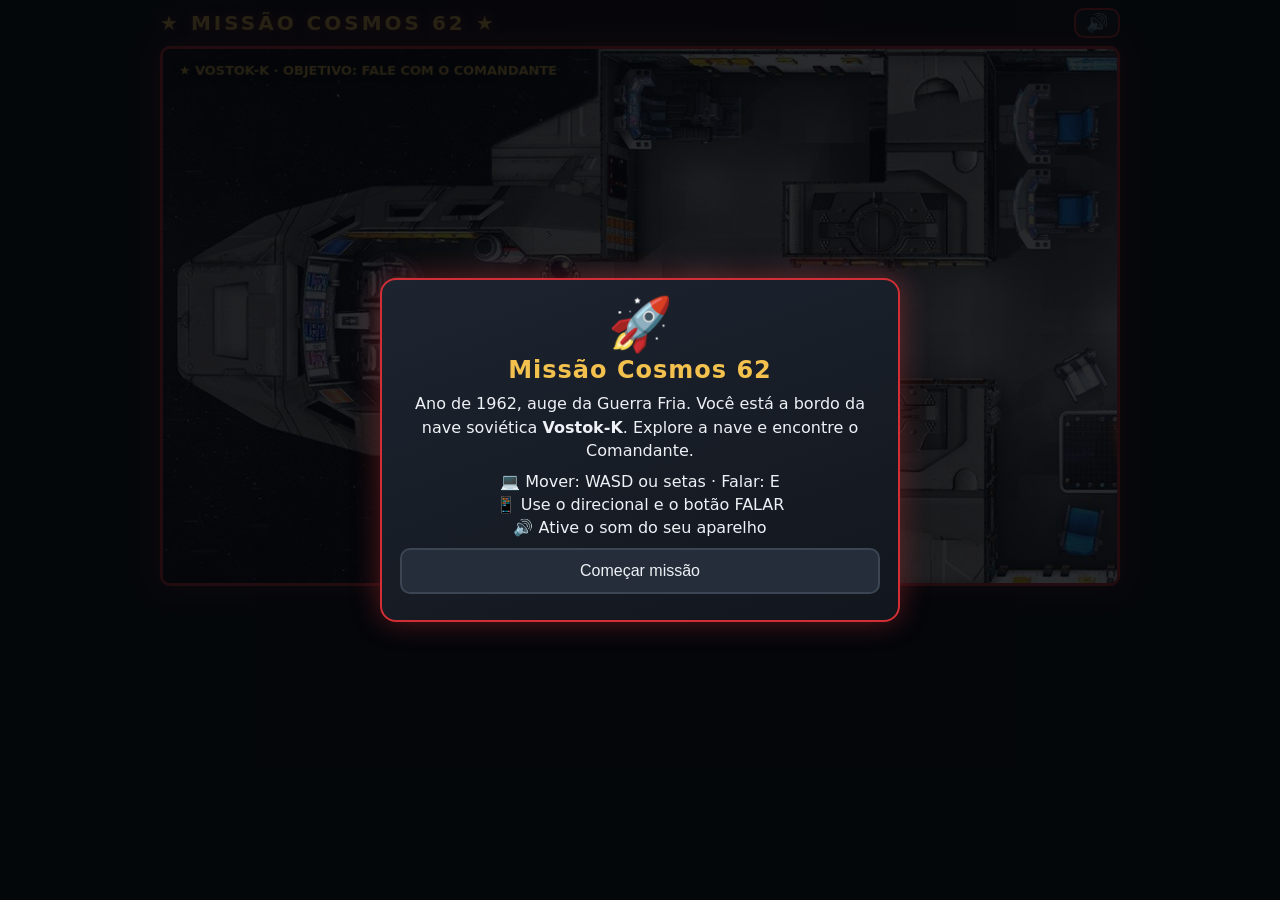
==== index.html @ 1ddfdf7e "a" ====
<!DOCTYPE html>
<html lang="pt-BR">
<head>
<meta charset="utf-8">
<meta name="viewport" content="width=device-width, initial-scale=1, viewport-fit=cover">
<title>Missão Cosmos 62</title>
<link rel="stylesheet" href="style.css">
</head>
<body>
<header><h1>★ Missão Cosmos 62 ★</h1><button id="mute" title="Som">🔊</button></header>
<canvas id="c" width="960" height="540"></canvas>
<div id="pad">
  <div class="dp">
    <span></span><button data-d="up">▲</button><span></span>
    <button data-d="left">◀</button><span></span><button data-d="right">▶</button>
    <span></span><button data-d="down">▼</button><span></span>
  </div>
  <button id="act">FALAR</button>
</div>
<div id="bp"></div>
<div id="ov"></div>
<script src="game.js"></script>
</body>
</html>
---- style.css ----
:root{color-scheme:dark;--bg:#080b10;--panel:#161b24;--red:#d12f35;--gold:#f2c14e;--txt:#eef1f5;--ok:#1f8a4c;--bad:#a82a2a;padding-top:env(safe-area-inset-top,0px);padding-bottom:env(safe-area-inset-bottom,0px)}
*{box-sizing:border-box}
html,body{margin:0;min-height:100%;background:radial-gradient(circle at 50% 0,#1a0d12,var(--bg) 60%);color:var(--txt);font-family:system-ui,-apple-system,"Segoe UI",Roboto,sans-serif}
body{display:flex;flex-direction:column;align-items:center;gap:8px;padding:8px;-webkit-user-select:none;user-select:none}
header{width:100%;max-width:960px;display:flex;justify-content:space-between;align-items:center}
h1{margin:0;font-size:clamp(14px,3.2vw,20px);letter-spacing:3px;color:var(--gold);text-transform:uppercase;text-shadow:0 0 12px rgba(209,47,53,.8)}
#mute{background:var(--panel);color:var(--txt);border:2px solid var(--red);border-radius:10px;font-size:18px;padding:2px 10px;cursor:pointer}
#c{width:100%;max-width:960px;height:auto;aspect-ratio:16/9;border:3px solid var(--red);border-radius:10px;background:#000;box-shadow:0 0 24px rgba(209,47,53,.45);touch-action:none}
#pad{display:none;width:100%;max-width:960px;justify-content:space-between;align-items:center;padding:4px 12px}
@media (hover:none),(pointer:coarse){#pad{display:flex}}
#pad.off{display:none!important}
.dp{display:grid;grid-template-columns:repeat(3,56px);grid-template-rows:repeat(3,56px);gap:4px}
.dp button,#act{touch-action:none;background:var(--panel);color:var(--txt);border:2px solid var(--red);border-radius:12px;font-size:22px}
#act{width:96px;height:96px;border-radius:50%;background:radial-gradient(circle,#e8444a,#8e1a1f);font-size:16px;font-weight:700}
.dp button:active,#act:active{filter:brightness(1.5)}
#ov{display:none;position:fixed;inset:0;background:rgba(4,6,10,.85);align-items:center;justify-content:center;padding:16px;overflow:auto;z-index:10}
#bp{display:none;width:100%;max-width:960px}
.card{background:linear-gradient(160deg,#1d2430,#12161d);border:2px solid var(--red);border-radius:16px;padding:18px;max-width:520px;width:100%;text-align:center;margin:0 auto;box-shadow:0 0 28px rgba(209,47,53,.4);animation:pop .3s ease-out}
.card h2{margin:6px 0;color:var(--gold);letter-spacing:1px}
.card p{line-height:1.45;margin:8px 0}
.q{font-weight:600}
.foe{font-size:52px;line-height:1}
.sc{font-size:14px;opacity:.9;margin-bottom:6px}
.o{display:block;width:100%;margin:8px 0;padding:12px;font-size:16px;color:var(--txt);background:#252d3a;border:2px solid #3b4553;border-radius:10px;cursor:pointer;transition:transform .12s,border-color .12s}
.o:hover:not(:disabled){border-color:var(--gold);transform:translateY(-2px)}
.o.ok{background:var(--ok);border-color:#5fd18c;animation:pulse .5s 2}
.o.bad{background:var(--bad);border-color:#ff7b7b;animation:shk .4s}
.av{height:110px;width:auto;filter:drop-shadow(0 0 12px rgba(120,255,140,.55));animation:flt 2.4s ease-in-out infinite}
@keyframes flt{50%{transform:translateY(-6px)}}
.fb{margin:8px 0;font-size:14px}
@keyframes pop{from{transform:scale(.85);opacity:0}to{transform:none;opacity:1}}
@keyframes pulse{50%{transform:scale(1.04)}}
@keyframes shk{25%{transform:translateX(-8px)}75%{transform:translateX(8px)}}
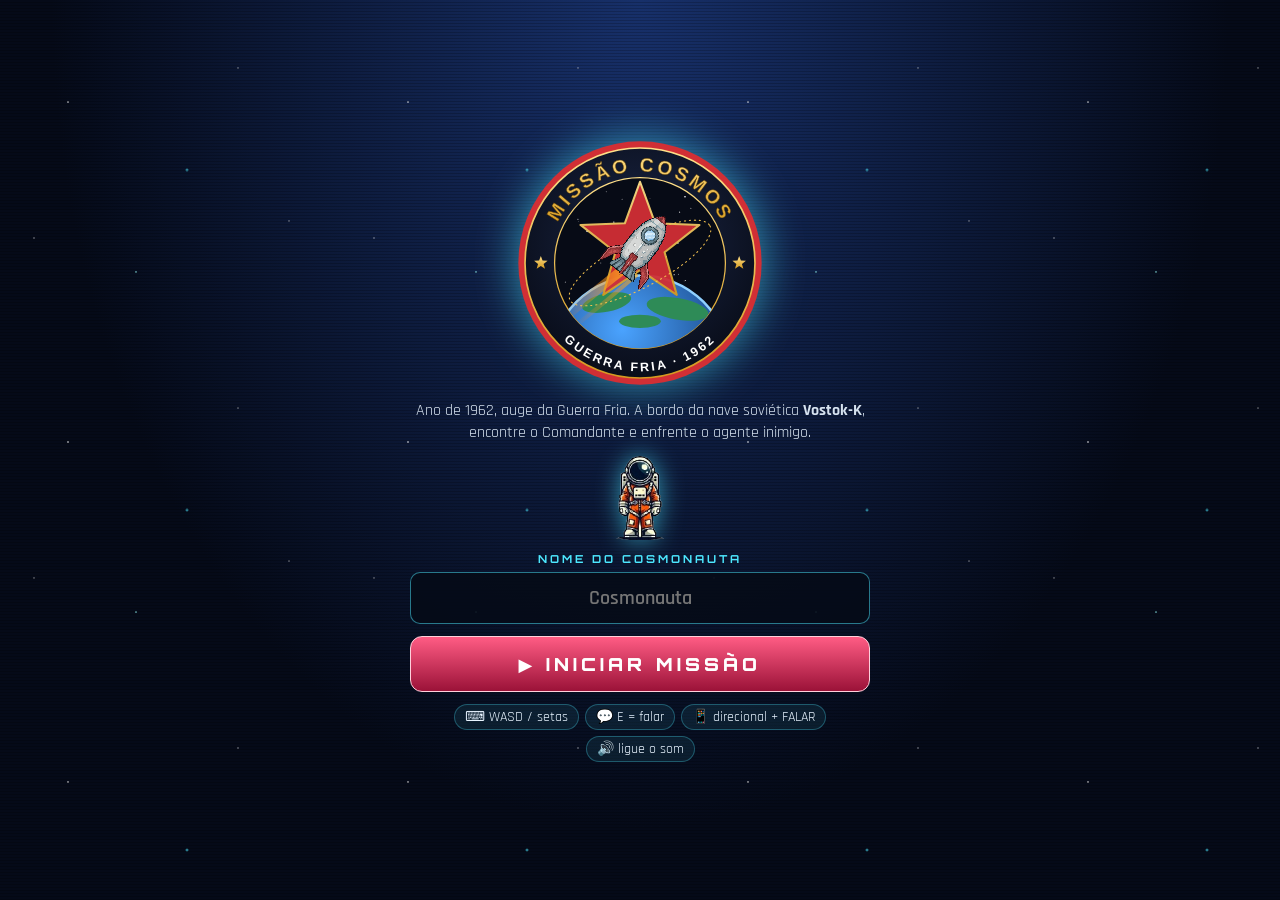
==== commit e6b88836: "c" ====
--- a/index.html
+++ b/index.html
@@ -4,11 +4,13 @@
 <meta charset="utf-8">
 <meta name="viewport" content="width=device-width, initial-scale=1, viewport-fit=cover">
 <title>Missão Cosmos 62</title>
+<link href="https://fonts.googleapis.com/css2?family=Orbitron:wght@500;700;900&family=Rajdhani:wght@500;600;700&display=swap" rel="stylesheet">
 <link rel="stylesheet" href="style.css">
 </head>
 <body>
-<header><h1>★ Missão Cosmos 62 ★</h1><button id="mute" title="Som">🔊</button></header>
-<canvas id="c" width="960" height="540"></canvas>
+<header><h1><img id="hl" alt="" style="height:34px;vertical-align:middle;margin-right:8px">Missão Cosmos 62</h1><button id="mute" title="Som">🔊</button></header>
+<div id="cw"><canvas id="c" width="960" height="540"></canvas></div>
+<div id="obj"><span class="oi">🎯</span><div><b>Objetivo da missão</b>Siga a seta até o Comandante Volkov e aceite a batalha. Acerte mais perguntas sobre a Guerra Fria do que o alienígena inimigo para levar a nave de volta à Terra!</div></div>
 <div id="pad">
   <div class="dp">
     <span></span><button data-d="up">▲</button><span></span>
--- a/style.css
+++ b/style.css
@@ -1,33 +1,64 @@
-:root{color-scheme:dark;--bg:#080b10;--panel:#161b24;--red:#d12f35;--gold:#f2c14e;--txt:#eef1f5;--ok:#1f8a4c;--bad:#a82a2a;padding-top:env(safe-area-inset-top,0px);padding-bottom:env(safe-area-inset-bottom,0px)}
+:root{color-scheme:dark;--bg:#040812;--cy:#4de8ff;--gold:#4de8ff;--red:#ff3b6b;--txt:#e8f4ff;--ok:#12a36f;--bad:#c42b52;--ff:Orbitron,"Segoe UI",system-ui,sans-serif;padding-top:env(safe-area-inset-top,0px);padding-bottom:env(safe-area-inset-bottom,0px)}
 *{box-sizing:border-box}
-html,body{margin:0;min-height:100%;background:radial-gradient(circle at 50% 0,#1a0d12,var(--bg) 60%);color:var(--txt);font-family:system-ui,-apple-system,"Segoe UI",Roboto,sans-serif}
+html,body{margin:0;min-height:100%;background:radial-gradient(ellipse at 50% -10%,#14264a,var(--bg) 62%);color:var(--txt);font-family:Rajdhani,"Segoe UI",system-ui,sans-serif;font-size:17px}
 body{display:flex;flex-direction:column;align-items:center;gap:8px;padding:8px;-webkit-user-select:none;user-select:none}
 header{width:100%;max-width:960px;display:flex;justify-content:space-between;align-items:center}
-h1{margin:0;font-size:clamp(14px,3.2vw,20px);letter-spacing:3px;color:var(--gold);text-transform:uppercase;text-shadow:0 0 12px rgba(209,47,53,.8)}
-#mute{background:var(--panel);color:var(--txt);border:2px solid var(--red);border-radius:10px;font-size:18px;padding:2px 10px;cursor:pointer}
-#c{width:100%;max-width:960px;height:auto;aspect-ratio:16/9;border:3px solid var(--red);border-radius:10px;background:#000;box-shadow:0 0 24px rgba(209,47,53,.45);touch-action:none}
+h1{margin:0;font:900 clamp(13px,3vw,19px) var(--ff);letter-spacing:3px;color:var(--cy);text-transform:uppercase;text-shadow:0 0 14px rgba(77,232,255,.85)}
+#mute{background:rgba(10,20,38,.8);color:var(--txt);border:1px solid var(--cy);border-radius:8px;font-size:18px;padding:2px 10px;cursor:pointer;box-shadow:0 0 12px rgba(77,232,255,.35)}
+#cw{position:relative;width:100%;max-width:960px}
+#cw::after{content:"";position:absolute;inset:0;border-radius:10px;pointer-events:none;background:repeating-linear-gradient(0deg,rgba(0,0,0,.16) 0 1px,transparent 1px 3px)}
+#c{display:block;width:100%;height:auto;aspect-ratio:16/9;border:2px solid var(--cy);border-radius:10px;background:#000;box-shadow:0 0 26px rgba(77,232,255,.4),inset 0 0 30px rgba(77,232,255,.15);touch-action:none}
 #pad{display:none;width:100%;max-width:960px;justify-content:space-between;align-items:center;padding:4px 12px}
 @media (hover:none),(pointer:coarse){#pad{display:flex}}
 #pad.off{display:none!important}
 .dp{display:grid;grid-template-columns:repeat(3,56px);grid-template-rows:repeat(3,56px);gap:4px}
-.dp button,#act{touch-action:none;background:var(--panel);color:var(--txt);border:2px solid var(--red);border-radius:12px;font-size:22px}
-#act{width:96px;height:96px;border-radius:50%;background:radial-gradient(circle,#e8444a,#8e1a1f);font-size:16px;font-weight:700}
-.dp button:active,#act:active{filter:brightness(1.5)}
-#ov{display:none;position:fixed;inset:0;background:rgba(4,6,10,.85);align-items:center;justify-content:center;padding:16px;overflow:auto;z-index:10}
+.dp button{touch-action:none;background:linear-gradient(180deg,rgba(40,70,110,.9),rgba(10,20,38,.95));color:var(--cy);border:1px solid var(--cy);border-radius:12px;font-size:22px;box-shadow:0 0 10px rgba(77,232,255,.3)}
+#act{touch-action:none;width:96px;height:96px;border-radius:50%;background:radial-gradient(circle,#ff5c84,#9b1238);color:#fff;border:2px solid #ffd0dc;font:700 15px var(--ff);box-shadow:0 0 22px rgba(255,59,107,.6)}
+.dp button:active,#act:active{filter:brightness(1.6)}
+#ov{display:none;position:fixed;inset:0;background:rgba(2,5,12,.84);align-items:center;justify-content:center;padding:16px;overflow:auto;z-index:10}
 #bp{display:none;width:100%;max-width:960px}
-.card{background:linear-gradient(160deg,#1d2430,#12161d);border:2px solid var(--red);border-radius:16px;padding:18px;max-width:520px;width:100%;text-align:center;margin:0 auto;box-shadow:0 0 28px rgba(209,47,53,.4);animation:pop .3s ease-out}
-.card h2{margin:6px 0;color:var(--gold);letter-spacing:1px}
-.card p{line-height:1.45;margin:8px 0}
-.q{font-weight:600}
+#obj{display:none;width:100%;max-width:960px;gap:12px;align-items:center;background:linear-gradient(90deg,rgba(77,232,255,.16),rgba(8,16,32,.9));border:1px solid rgba(77,232,255,.45);border-left:5px solid var(--cy);border-radius:8px;padding:8px 14px;font-size:16px;line-height:1.3}
+#obj b{display:block;color:var(--cy);font:700 11px var(--ff);letter-spacing:2px;text-transform:uppercase;margin-bottom:2px}
+.oi{font-size:28px;animation:pulse 1.6s infinite}
+.card{position:relative;background:linear-gradient(160deg,rgba(20,36,66,.9),rgba(6,12,26,.94));backdrop-filter:blur(8px);border:1px solid rgba(77,232,255,.5);border-radius:12px;padding:18px;max-width:520px;width:100%;text-align:center;margin:0 auto;box-shadow:0 0 30px rgba(77,232,255,.3);animation:pop .3s ease-out}
+.card::before,.card::after{content:"";position:absolute;width:22px;height:22px;border:3px solid var(--cy);pointer-events:none}
+.card::before{top:-2px;left:-2px;border-right:0;border-bottom:0;border-radius:12px 0 0 0}
+.card::after{bottom:-2px;right:-2px;border-left:0;border-top:0;border-radius:0 0 12px 0}
+.card h2{margin:6px 0;font:900 20px var(--ff);color:var(--cy);letter-spacing:2px;text-shadow:0 0 12px rgba(77,232,255,.7)}
+.card p{line-height:1.4;margin:8px 0}
+.q{font-weight:700;font-size:19px}
 .foe{font-size:52px;line-height:1}
-.sc{font-size:14px;opacity:.9;margin-bottom:6px}
-.o{display:block;width:100%;margin:8px 0;padding:12px;font-size:16px;color:var(--txt);background:#252d3a;border:2px solid #3b4553;border-radius:10px;cursor:pointer;transition:transform .12s,border-color .12s}
-.o:hover:not(:disabled){border-color:var(--gold);transform:translateY(-2px)}
-.o.ok{background:var(--ok);border-color:#5fd18c;animation:pulse .5s 2}
-.o.bad{background:var(--bad);border-color:#ff7b7b;animation:shk .4s}
-.av{height:110px;width:auto;filter:drop-shadow(0 0 12px rgba(120,255,140,.55));animation:flt 2.4s ease-in-out infinite}
+.sc{font-size:15px;opacity:.95;margin-bottom:6px}
+.tag{display:inline-block;background:linear-gradient(90deg,#ff3b6b,#b01245);color:#fff;font:700 10px var(--ff);letter-spacing:2px;text-transform:uppercase;padding:4px 12px;border-radius:20px;margin-top:6px}
+.tw{min-height:3.4em;font-size:18px}
+.o{position:relative;overflow:hidden;display:block;width:100%;margin:8px 0;padding:12px;font:600 17px Rajdhani,sans-serif;color:var(--txt);background:rgba(255,255,255,.05);border:1px solid rgba(77,232,255,.35);border-radius:10px;cursor:pointer;transition:transform .12s,border-color .12s,box-shadow .12s}
+.o:hover:not(:disabled){border-color:var(--cy);transform:translateY(-2px);box-shadow:0 0 16px rgba(77,232,255,.45)}
+.o:has(.l){text-align:left}
+.l{display:inline-block;width:26px;height:26px;line-height:26px;text-align:center;border-radius:8px;background:linear-gradient(180deg,#ff5c84,#9b1238);margin-right:10px;font:700 13px var(--ff)}
+.o.ok{background:var(--ok);border-color:#6df0b8;animation:pulse .5s 2}
+.o.bad{background:var(--bad);border-color:#ff8fa8;animation:shk .4s}
+.fb{margin:8px 0;font-size:16px}
+.av{height:110px;filter:drop-shadow(0 0 12px rgba(77,232,255,.6));animation:flt 2.4s ease-in-out infinite}
+#ov.menu{background:radial-gradient(ellipse at 50% 0,#17306a 0,#050a18 65%);align-items:flex-start}
+#ov.menu::before{content:"";position:fixed;inset:0;background-image:radial-gradient(1.5px 1.5px at 20% 30%,#fff,transparent),radial-gradient(1px 1px at 70% 20%,#fff,transparent),radial-gradient(1.5px 1.5px at 40% 80%,#9ff,transparent),radial-gradient(1px 1px at 85% 65%,#fff,transparent),radial-gradient(1px 1px at 10% 70%,#fff,transparent),radial-gradient(2px 2px at 55% 50%,#4de8ff,transparent);background-size:340px 340px;animation:drift 40s linear infinite;opacity:.8;pointer-events:none}
+#ov.menu::after{content:"";position:fixed;inset:0;background:repeating-linear-gradient(0deg,rgba(0,0,0,.18) 0 1px,transparent 1px 3px);pointer-events:none}
+@keyframes drift{to{background-position:340px 340px}}
+.fly{position:fixed;left:-90px;bottom:-110px;height:84px;image-rendering:pixelated;filter:drop-shadow(0 0 14px #4de8ff);animation:fly 10s linear infinite;pointer-events:none}
+@keyframes fly{from{transform:translate(0,0) rotate(48deg)}to{transform:translate(125vw,-125vh) rotate(48deg)}}
+.mn{position:relative;z-index:2;margin:auto;max-width:460px;width:100%;text-align:center;display:flex;flex-direction:column;align-items:center;gap:12px;animation:pop .5s ease-out}
+.logo{width:min(60vw,250px);filter:drop-shadow(0 0 22px rgba(77,232,255,.6));animation:flt 3.2s ease-in-out infinite}
+.sub{margin:0;font-size:16px;line-height:1.4;opacity:.92}
+.pv{height:84px;filter:drop-shadow(0 0 12px rgba(77,232,255,.6));animation:flt 2.4s ease-in-out infinite}
+.nm{display:flex;flex-direction:column;gap:6px;font:700 11px var(--ff);letter-spacing:3px;text-transform:uppercase;color:var(--cy);width:100%}
+.nm input{background:rgba(6,12,24,.9);border:1px solid rgba(77,232,255,.5);border-radius:10px;padding:12px;font:600 20px Rajdhani,sans-serif;text-align:center;color:var(--txt);outline:none;-webkit-user-select:text;user-select:text}
+.nm input:focus{border-color:var(--cy);box-shadow:0 0 16px rgba(77,232,255,.5)}
+.go{position:relative;overflow:hidden;width:100%;padding:16px;font:900 18px var(--ff);letter-spacing:4px;color:#fff;background:linear-gradient(180deg,#ff5c84,#9b1238);border:1px solid #ffd0dc;border-radius:12px;cursor:pointer;animation:glow 1.6s infinite}
+.go::after{content:"";position:absolute;top:0;left:-60%;width:40%;height:100%;background:linear-gradient(100deg,transparent,rgba(255,255,255,.45),transparent);animation:shine 2.6s infinite}
+@keyframes shine{to{left:130%}}
+@keyframes glow{0%,100%{box-shadow:0 0 18px rgba(255,59,107,.6)}50%{box-shadow:0 0 34px rgba(77,232,255,.8)}}
+.how{display:flex;flex-wrap:wrap;gap:6px;justify-content:center}
+.how span{background:rgba(77,232,255,.08);border:1px solid rgba(77,232,255,.3);border-radius:20px;padding:3px 10px;font-size:14px}
+@keyframes pop{from{transform:scale(.85);opacity:0}to{transform:none;opacity:1}}
+@keyframes pulse{50%{transform:scale(1.06)}}
+@keyframes shk{25%{transform:translateX(-8px)}75%{transform:translateX(8px)}}
 @keyframes flt{50%{transform:translateY(-6px)}}
-.fb{margin:8px 0;font-size:14px}
-@keyframes pop{from{transform:scale(.85);opacity:0}to{transform:none;opacity:1}}
-@keyframes pulse{50%{transform:scale(1.04)}}
-@keyframes shk{25%{transform:translateX(-8px)}75%{transform:translateX(8px)}}
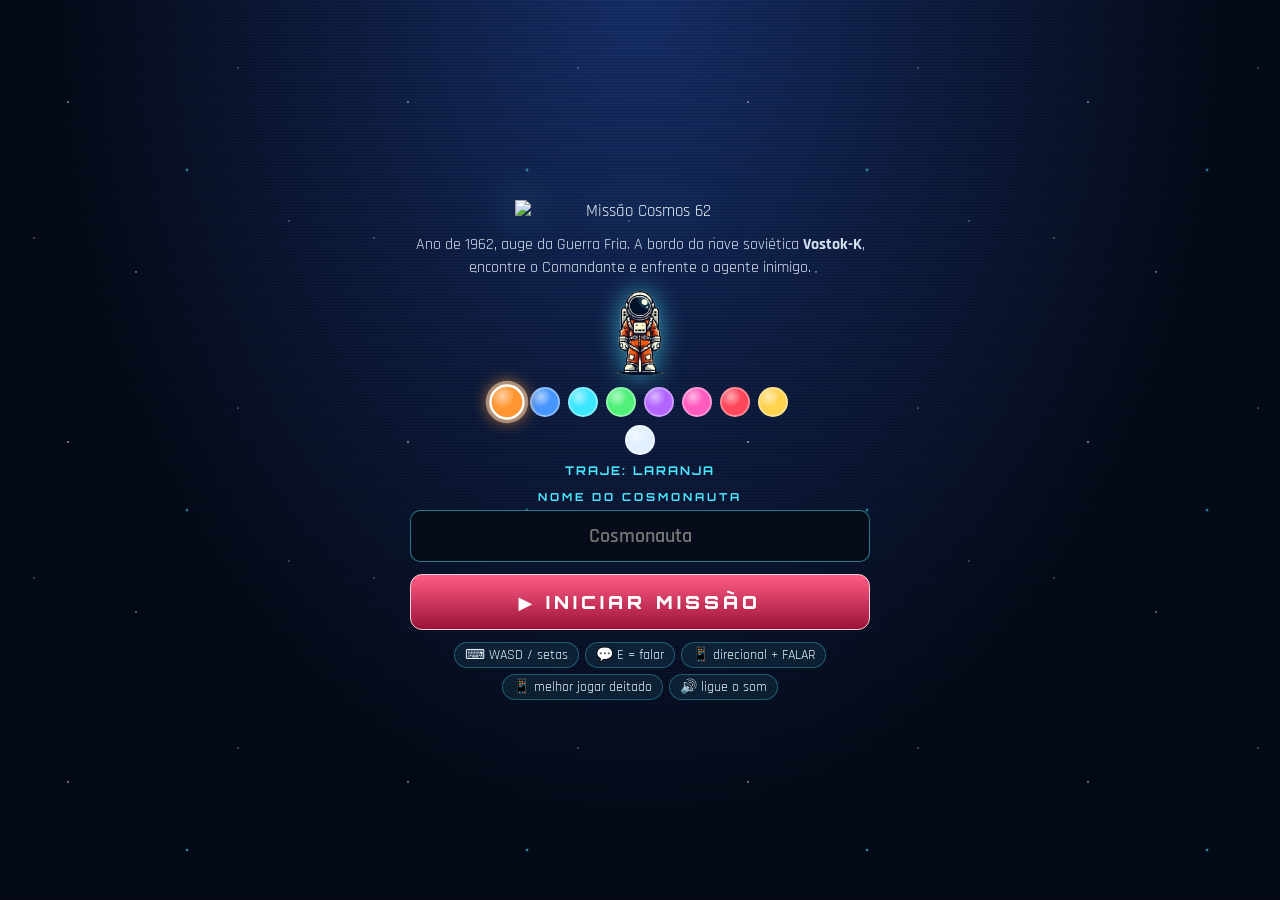
==== commit 8cbce24a: "e" ====
--- a/index.html
+++ b/index.html
@@ -2,22 +2,23 @@
 <html lang="pt-BR">
 <head>
 <meta charset="utf-8">
-<meta name="viewport" content="width=device-width, initial-scale=1, viewport-fit=cover">
+<meta name="viewport" content="width=device-width, initial-scale=1, viewport-fit=cover, user-scalable=no">
 <title>Missão Cosmos 62</title>
 <link href="https://fonts.googleapis.com/css2?family=Orbitron:wght@500;700;900&family=Rajdhani:wght@500;600;700&display=swap" rel="stylesheet">
 <link rel="stylesheet" href="style.css">
 </head>
 <body>
-<header><h1><img id="hl" alt="" style="height:34px;vertical-align:middle;margin-right:8px">Missão Cosmos 62</h1><button id="mute" title="Som">🔊</button></header>
+<header><h1><img id="hl" alt="" style="height:34px;vertical-align:middle;margin-right:8px">Missão Cosmos 62</h1><div><button id="fsb" title="Tela cheia">⛶</button> <button id="mute" title="Som">🔊</button></div></header>
+<div id="rot">📱 Gire o celular para jogar deitado: a tela fica bem maior!</div>
 <div id="cw"><canvas id="c" width="960" height="540"></canvas></div>
-<div id="obj"><span class="oi">🎯</span><div><b>Objetivo da missão</b>Siga a seta até o Comandante Volkov e aceite a batalha. Acerte mais perguntas sobre a Guerra Fria do que o alienígena inimigo para levar a nave de volta à Terra!</div></div>
+<div id="obj"><span class="oi">🎯</span><div><b>Objetivo da missão</b>Siga a seta até o Comandante Volkov e aceite a batalha. Acerte mais perguntas sobre a Guerra Fria do que o alienígena inimigo para levar a nave de volta à Terra! Curioso? Chegue perto do reator, no centro da sala, para viajar no tempo.</div></div>
 <div id="pad">
   <div class="dp">
     <span></span><button data-d="up">▲</button><span></span>
     <button data-d="left">◀</button><span></span><button data-d="right">▶</button>
     <span></span><button data-d="down">▼</button><span></span>
   </div>
-  <button id="act">FALAR</button>
+  <button id="act">AGIR</button>
 </div>
 <div id="bp"></div>
 <div id="ov"></div>
--- a/style.css
+++ b/style.css
@@ -4,7 +4,7 @@
 body{display:flex;flex-direction:column;align-items:center;gap:8px;padding:8px;-webkit-user-select:none;user-select:none}
 header{width:100%;max-width:960px;display:flex;justify-content:space-between;align-items:center}
 h1{margin:0;font:900 clamp(13px,3vw,19px) var(--ff);letter-spacing:3px;color:var(--cy);text-transform:uppercase;text-shadow:0 0 14px rgba(77,232,255,.85)}
-#mute{background:rgba(10,20,38,.8);color:var(--txt);border:1px solid var(--cy);border-radius:8px;font-size:18px;padding:2px 10px;cursor:pointer;box-shadow:0 0 12px rgba(77,232,255,.35)}
+#fsb,#mute{background:rgba(10,20,38,.8);color:var(--txt);border:1px solid var(--cy);border-radius:8px;font-size:18px;padding:2px 10px;cursor:pointer;box-shadow:0 0 12px rgba(77,232,255,.35)}
 #cw{position:relative;width:100%;max-width:960px}
 #cw::after{content:"";position:absolute;inset:0;border-radius:10px;pointer-events:none;background:repeating-linear-gradient(0deg,rgba(0,0,0,.16) 0 1px,transparent 1px 3px)}
 #c{display:block;width:100%;height:auto;aspect-ratio:16/9;border:2px solid var(--cy);border-radius:10px;background:#000;box-shadow:0 0 26px rgba(77,232,255,.4),inset 0 0 30px rgba(77,232,255,.15);touch-action:none}
@@ -58,6 +58,51 @@
 @keyframes glow{0%,100%{box-shadow:0 0 18px rgba(255,59,107,.6)}50%{box-shadow:0 0 34px rgba(77,232,255,.8)}}
 .how{display:flex;flex-wrap:wrap;gap:6px;justify-content:center}
 .how span{background:rgba(77,232,255,.08);border:1px solid rgba(77,232,255,.3);border-radius:20px;padding:3px 10px;font-size:14px}
+#rot{display:none;width:100%;max-width:960px;align-items:center;gap:10px;background:rgba(255,209,102,.12);border:1px solid #ffd166;border-radius:8px;padding:6px 12px;font-size:15px}
+@media (pointer:coarse) and (orientation:portrait){#rot{display:flex}body{padding:4px}}
+@media (pointer:coarse) and (orientation:landscape){
+ html,body{overflow:hidden;height:100dvh;overscroll-behavior:none}
+ body{padding:0;gap:0;display:block;touch-action:none}
+ header{position:fixed;bottom:10px;top:auto;left:50%;transform:translateX(-50%);width:auto;z-index:8;opacity:.8}
+ body.bt header{left:calc((100vw - min(46vw,400px))/2)}
+ header h1{display:none}
+ #cw{position:fixed;inset:0;max-width:none;width:auto;z-index:1}
+ #c{width:100%;height:100%;aspect-ratio:auto;object-fit:contain;border:0;border-radius:0;box-shadow:none;background:#000}
+ #cw::after{border-radius:0}
+ #obj{position:fixed;top:6px;left:50%;transform:translateX(-50%);width:min(64vw,520px);padding:4px 10px;font-size:12px;z-index:5;opacity:.9}
+ #obj b{font-size:9px}.oi{font-size:18px}
+ #pad{position:fixed;left:0;right:0;bottom:calc(10px + env(safe-area-inset-bottom,0px));max-width:none;padding:0 calc(14px + env(safe-area-inset-right,0px)) 0 calc(14px + env(safe-area-inset-left,0px));pointer-events:none;z-index:6}
+ .dp,#act{pointer-events:auto;opacity:.8}
+ .dp{grid-template-columns:repeat(3,62px);grid-template-rows:repeat(3,62px)}
+ #act{width:92px;height:92px}
+ #bp{position:fixed;top:0;right:0;bottom:0;width:min(46vw,400px);max-width:none;overflow:auto;padding:8px;background:rgba(2,6,14,.95);border-left:1px solid var(--cy);z-index:7}
+ body.bt #cw{right:min(46vw,400px)}
+ .card{padding:10px 12px}.q{font-size:15px}.sc{font-size:13px}.o{padding:8px;font-size:15px;margin:5px 0}
+ .foe{font-size:34px}.av{height:64px}.card h2{font-size:15px}
+ .gal{height:94dvh;padding:8px}.gs svg{max-height:calc(94dvh - 150px)}.gs figcaption span{font-size:14px}.gs figcaption b{font-size:13px}.gs{gap:6px}.logo{width:auto;height:min(22vh,90px)}.how,.sub{display:none}.pv{height:54px}.sw{width:26px;height:26px}.mn{gap:6px}.sub{font-size:13px}.go{padding:10px}
+}
+.sk{display:flex;flex-wrap:wrap;gap:8px;justify-content:center;max-width:300px}
+.sw{width:30px;height:30px;padding:0;border-radius:50%;border:2px solid rgba(255,255,255,.35);background:radial-gradient(circle at 35% 30%,rgba(255,255,255,.55),transparent 42%),var(--c);cursor:pointer;transition:transform .15s,box-shadow .15s}
+.sw:hover{transform:scale(1.15)}
+.sw.on{border-color:#fff;box-shadow:0 0 14px var(--c),0 0 0 3px rgba(255,255,255,.5);transform:scale(1.18)}
+.skn{font:700 12px var(--ff);letter-spacing:2px;color:var(--cy);text-transform:uppercase;margin-top:-4px}
+#ov.galm{padding:10px;background:rgba(2,5,14,.5)}
+.gal{max-width:780px;height:min(600px,94dvh);display:flex;flex-direction:column;padding:12px 12px 10px;animation:galin 1.1s ease-out}
+@keyframes galin{0%{opacity:0;filter:blur(24px) brightness(2.6);transform:scale(1.15)}55%{opacity:1}100%{filter:none;transform:none}}
+.gx{position:absolute;top:8px;right:8px;z-index:3;width:44px;height:44px;padding:0;border-radius:50%;border:2px solid #ff8fa8;background:linear-gradient(180deg,#ff5c84,#9b1238);color:#fff;font-size:20px;cursor:pointer;box-shadow:0 0 16px rgba(255,59,107,.7);transition:transform .25s}
+.gx:hover{filter:brightness(1.2);transform:rotate(90deg)}
+.gtop{font:700 12px var(--ff);letter-spacing:3px;color:var(--cy);text-align:left;padding:4px 56px 8px 4px}
+.gst{display:flex;flex:1;min-height:0;overflow-x:auto;scroll-snap-type:x mandatory;scrollbar-width:none;border-radius:10px;cursor:grab}
+.gst::-webkit-scrollbar{display:none}
+.gs{flex:0 0 100%;scroll-snap-align:center;margin:0;display:flex;flex-direction:column;justify-content:center;gap:10px;padding:0 4px;text-align:left}
+.gs svg{width:100%;height:auto;max-height:calc(94dvh - 200px);border-radius:10px;border:1px solid rgba(77,232,255,.4);box-shadow:0 0 22px rgba(77,232,255,.28)}
+.gs figcaption b{display:block;font:900 16px var(--ff);color:var(--cy);letter-spacing:1px;margin-bottom:4px}
+.gs figcaption span{font-size:18px;line-height:1.35}
+.gn{position:absolute;top:44%;width:44px;height:44px;padding:0;border-radius:50%;border:1px solid var(--cy);background:rgba(4,10,24,.82);color:var(--cy);font-size:18px;cursor:pointer;z-index:2;box-shadow:0 0 12px rgba(77,232,255,.4)}
+.gp{left:4px}.gnx{right:4px}
+.gdots{display:flex;gap:8px;justify-content:center;padding-top:8px}
+.gdots i{width:9px;height:9px;border-radius:50%;background:rgba(255,255,255,.25);transition:all .2s}
+.gdots i.on{background:var(--cy);box-shadow:0 0 10px var(--cy);transform:scale(1.35)}
 @keyframes pop{from{transform:scale(.85);opacity:0}to{transform:none;opacity:1}}
 @keyframes pulse{50%{transform:scale(1.06)}}
 @keyframes shk{25%{transform:translateX(-8px)}75%{transform:translateX(8px)}}
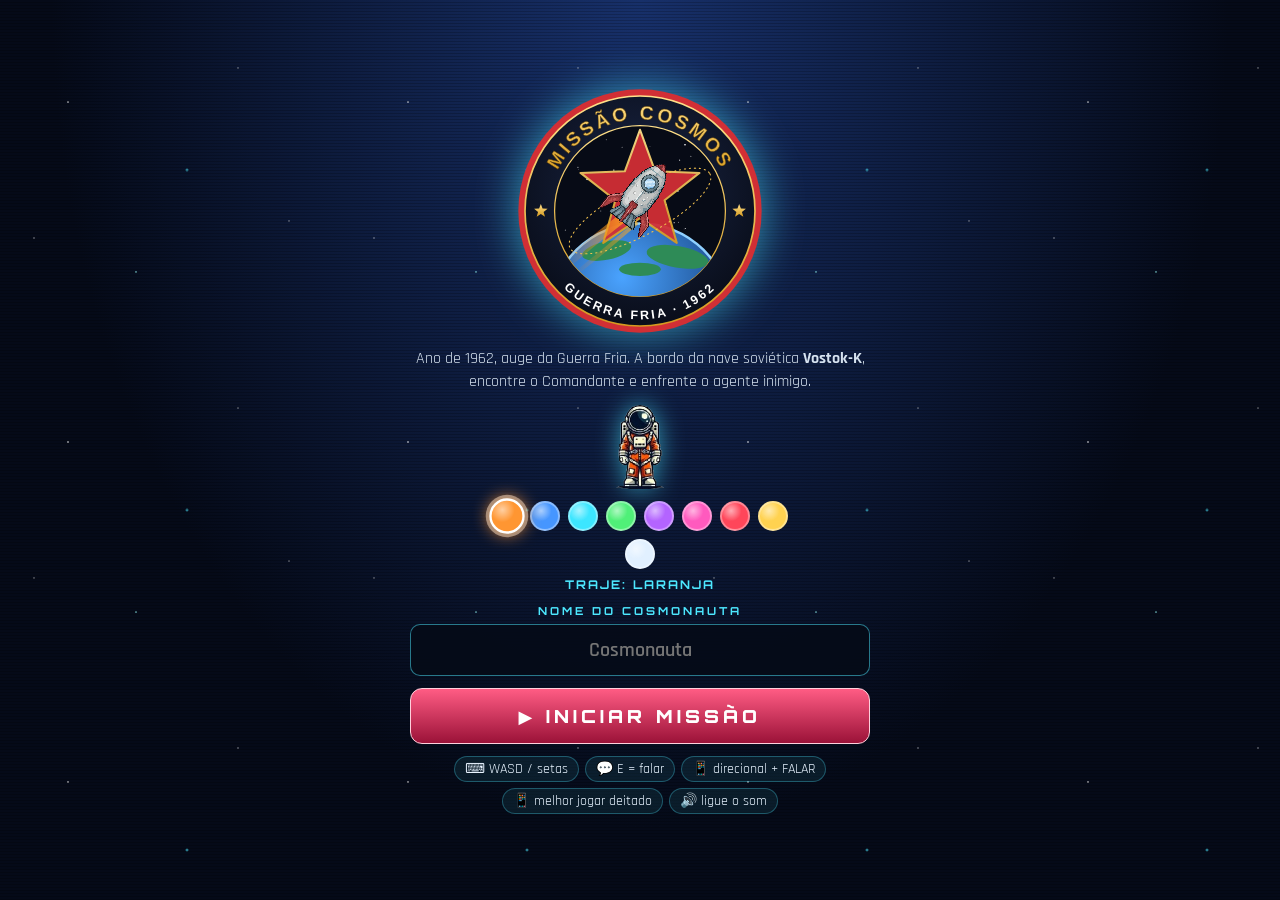
==== commit e4d872e3: "qqq" ====
--- a/index.html
+++ b/index.html
@@ -8,7 +8,7 @@
 <link rel="stylesheet" href="style.css">
 </head>
 <body>
-<header><h1><img id="hl" alt="" style="height:34px;vertical-align:middle;margin-right:8px">Missão Cosmos 62</h1><div><button id="fsb" title="Tela cheia">⛶</button> <button id="mute" title="Som">🔊</button></div></header>
+<header><h1><img id="hl" alt="" style="height:34px;vertical-align:middle;margin-right:8px">Missão Cosmos 62</h1><div><a id="plc" href="placar.html" title="Placar">🏆</a> <button id="fsb" title="Tela cheia">⛶</button> <button id="mute" title="Som">🔊</button></div></header>
 <div id="rot">📱 Gire o celular para jogar deitado: a tela fica bem maior!</div>
 <div id="cw"><canvas id="c" width="960" height="540"></canvas></div>
 <div id="obj"><span class="oi">🎯</span><div><b>Objetivo da missão</b>Siga a seta até o Comandante Volkov e aceite a batalha. Acerte mais perguntas sobre a Guerra Fria do que o alienígena inimigo para levar a nave de volta à Terra! Curioso? Chegue perto do reator, no centro da sala, para viajar no tempo.</div></div>
--- a/style.css
+++ b/style.css
@@ -4,7 +4,7 @@
 body{display:flex;flex-direction:column;align-items:center;gap:8px;padding:8px;-webkit-user-select:none;user-select:none}
 header{width:100%;max-width:960px;display:flex;justify-content:space-between;align-items:center}
 h1{margin:0;font:900 clamp(13px,3vw,19px) var(--ff);letter-spacing:3px;color:var(--cy);text-transform:uppercase;text-shadow:0 0 14px rgba(77,232,255,.85)}
-#fsb,#mute{background:rgba(10,20,38,.8);color:var(--txt);border:1px solid var(--cy);border-radius:8px;font-size:18px;padding:2px 10px;cursor:pointer;box-shadow:0 0 12px rgba(77,232,255,.35)}
+#fsb,#mute,#plc{background:rgba(10,20,38,.8);color:var(--txt);border:1px solid var(--cy);border-radius:8px;font-size:18px;padding:2px 10px;cursor:pointer;box-shadow:0 0 12px rgba(77,232,255,.35)}
 #cw{position:relative;width:100%;max-width:960px}
 #cw::after{content:"";position:absolute;inset:0;border-radius:10px;pointer-events:none;background:repeating-linear-gradient(0deg,rgba(0,0,0,.16) 0 1px,transparent 1px 3px)}
 #c{display:block;width:100%;height:auto;aspect-ratio:16/9;border:2px solid var(--cy);border-radius:10px;background:#000;box-shadow:0 0 26px rgba(77,232,255,.4),inset 0 0 30px rgba(77,232,255,.15);touch-action:none}
@@ -14,6 +14,7 @@
 .dp{display:grid;grid-template-columns:repeat(3,56px);grid-template-rows:repeat(3,56px);gap:4px}
 .dp button{touch-action:none;background:linear-gradient(180deg,rgba(40,70,110,.9),rgba(10,20,38,.95));color:var(--cy);border:1px solid var(--cy);border-radius:12px;font-size:22px;box-shadow:0 0 10px rgba(77,232,255,.3)}
 #act{touch-action:none;width:96px;height:96px;border-radius:50%;background:radial-gradient(circle,#ff5c84,#9b1238);color:#fff;border:2px solid #ffd0dc;font:700 15px var(--ff);box-shadow:0 0 22px rgba(255,59,107,.6)}
+#plc{text-decoration:none;display:inline-block;vertical-align:middle}
 .dp button:active,#act:active{filter:brightness(1.6)}
 #ov{display:none;position:fixed;inset:0;background:rgba(2,5,12,.84);align-items:center;justify-content:center;padding:16px;overflow:auto;z-index:10}
 #bp{display:none;width:100%;max-width:960px}
